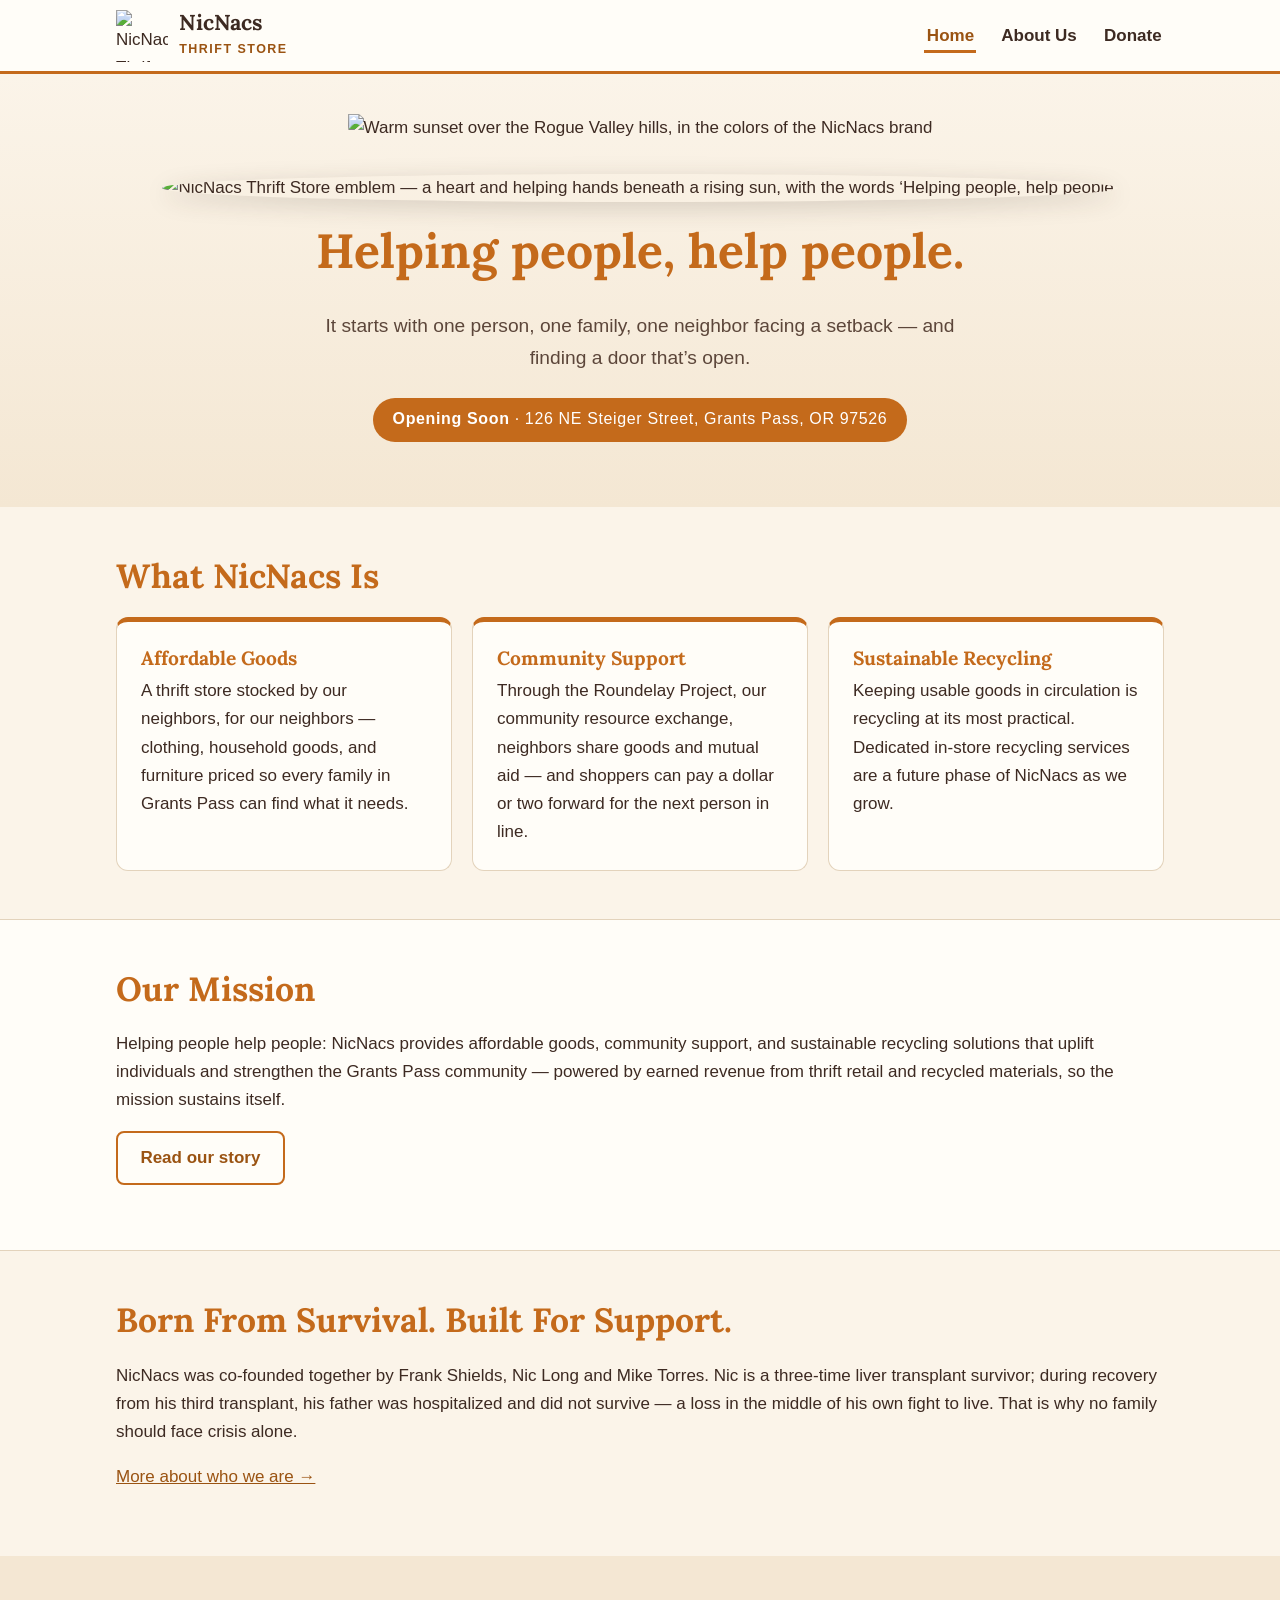
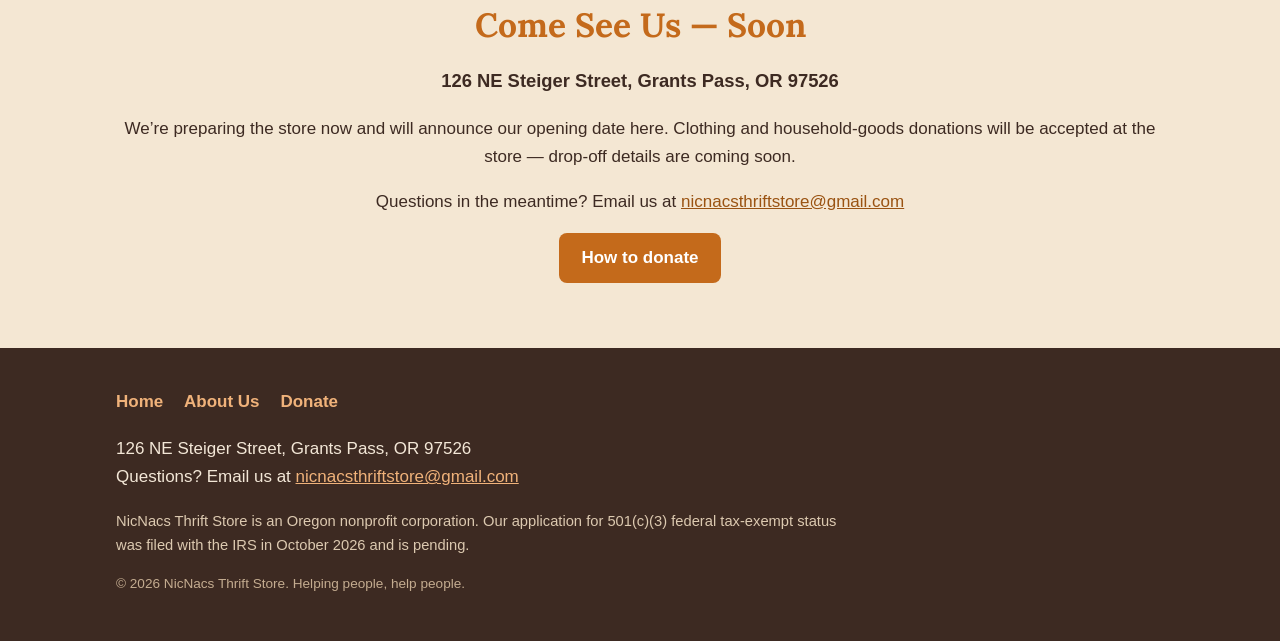
==== index.html @ 4623ea44 "NicNacs Thrift Store website — v1" ====
<!DOCTYPE html>
<html lang="en">
<head>
<meta charset="utf-8">
<meta name="viewport" content="width=device-width, initial-scale=1">
<title>NicNacs Thrift Store — Helping People, Help People | Grants Pass, OR</title>
<meta name="description" content="NicNacs Thrift Store is a nonprofit thrift store in Grants Pass, Oregon — affordable goods, community support, and sustainable recycling. Opening soon at 126 NE Steiger Street.">
<link rel="preconnect" href="https://fonts.googleapis.com">
<link href="https://fonts.googleapis.com/css2?family=Lora:ital,wght@0,500;0,700;1,500&display=swap" rel="stylesheet">
<link rel="stylesheet" href="styles.css">
</head>
<body>

<header id="site-header"></header>

<main>
  <!-- Hero -->
  <div class="hero">
    <div class="wrap">
      <img class="sunset" src="assets/NicNacs-Header-sunset.png" alt="Warm sunset over the Rogue Valley hills, in the colors of the NicNacs brand">
      <img class="emblem" src="assets/NicNacs-Emblem.jpg" alt="NicNacs Thrift Store emblem — a heart and helping hands beneath a rising sun, with the words &lsquo;Helping people, help people&rsquo;">
      <h1>Helping people, help people.</h1>
      <p class="lede">It starts with one person, one family, one neighbor facing a setback — and finding a door that&rsquo;s open.</p>
      <p><span class="badge">Opening Soon <span class="addr">&middot; 126 NE Steiger Street, Grants Pass, OR 97526</span></span></p>
    </div>
  </div>

  <!-- Three pillars -->
  <section aria-labelledby="pillars-heading">
    <div class="wrap">
      <h2 id="pillars-heading">What NicNacs Is</h2>
      <div class="pillars">
        <article class="card">
          <h3>Affordable Goods</h3>
          <p>A thrift store stocked by our neighbors, for our neighbors — clothing, household goods, and furniture priced so every family in Grants Pass can find what it needs.</p>
        </article>
        <article class="card">
          <h3>Community Support</h3>
          <p>Through the Roundelay Project, our community resource exchange, neighbors share goods and mutual aid — and shoppers can pay a dollar or two forward for the next person in line.</p>
        </article>
        <article class="card">
          <h3>Sustainable Recycling</h3>
          <p>Keeping usable goods in circulation is recycling at its most practical. Dedicated in-store recycling services are a future phase of NicNacs as we grow.</p>
        </article>
      </div>
    </div>
  </section>

  <!-- Mission -->
  <section class="band" aria-labelledby="mission-heading">
    <div class="wrap">
      <h2 id="mission-heading">Our Mission</h2>
      <p>Helping people help people: NicNacs provides affordable goods, community support, and sustainable recycling solutions that uplift individuals and strengthen the Grants Pass community — powered by earned revenue from thrift retail and recycled materials, so the mission sustains itself.</p>
      <p><a class="btn secondary" href="about.html">Read our story</a></p>
    </div>
  </section>

  <!-- Story teaser -->
  <section aria-labelledby="story-heading">
    <div class="wrap">
      <h2 id="story-heading">Born From Survival. Built For Support.</h2>
      <p>NicNacs was co-founded together by Frank Shields, Nic Long and Mike Torres. Nic is a three-time liver transplant survivor; during recovery from his third transplant, his father was hospitalized and did not survive — a loss in the middle of his own fight to live. That is why no family should face crisis alone.</p>
      <p><a href="about.html">More about who we are &rarr;</a></p>
    </div>
  </section>

  <!-- Visit / contact strip -->
  <section class="band-warm contact-strip" aria-labelledby="visit-heading">
    <div class="wrap">
      <h2 id="visit-heading">Come See Us — Soon</h2>
      <p class="addr">126 NE Steiger Street, Grants Pass, OR 97526</p>
      <p>We&rsquo;re preparing the store now and will announce our opening date here. Clothing and household-goods donations will be accepted at the store — drop-off details are coming soon.</p>
      <p>Questions in the meantime? Email us at <a href="mailto:nicnacsthriftstore@gmail.com">nicnacsthriftstore@gmail.com</a></p>
      <p><a class="btn" href="donate.html">How to donate</a></p>
    </div>
  </section>
</main>

<footer id="site-footer"></footer>

<script src="nav.js"></script>
</body>
</html>
---- styles.css ----
/* NicNacs Thrift Store — DRAFT site styles
   Palette drawn from the sunset header art:
   warm cream background, deep warm brown text, burnt-orange accent #C46A1B */

:root {
  --cream: #FBF4E9;
  --cream-deep: #F4E7D3;
  --paper: #FFFDF8;
  --ink: #3D2A22;          /* deep warm brown */
  --ink-soft: #5C463A;
  --accent: #C46A1B;        /* burnt orange — established NicNacs heading color */
  --accent-dark: #9A5312;
  --plum: #5A3049;
  --line: #E3D3BC;
  --max: 68rem;
}

* { box-sizing: border-box; }

html { scroll-behavior: smooth; }

body {
  margin: 0;
  background: var(--cream);
  color: var(--ink);
  font-family: -apple-system, BlinkMacSystemFont, "Segoe UI", Roboto, "Helvetica Neue", Arial, sans-serif;
  font-size: 1.0625rem;
  line-height: 1.65;
}

h1, h2, h3 {
  font-family: "Lora", Georgia, "Times New Roman", serif;
  color: var(--accent);
  line-height: 1.25;
  margin: 0 0 0.6em;
}

h1 { font-size: clamp(2rem, 5vw, 3rem); }
h2 { font-size: clamp(1.5rem, 3.4vw, 2.1rem); }
h3 { font-size: 1.2rem; }

p { margin: 0 0 1em; }
a { color: var(--accent-dark); }
a:hover, a:focus { color: var(--accent); }

img { max-width: 100%; height: auto; }

.wrap {
  max-width: var(--max);
  margin: 0 auto;
  padding: 0 1.25rem;
}

section { padding: 3rem 0; }
section.tight { padding: 1.75rem 0; }

/* ---------- Header ---------- */
.site-header {
  background: var(--paper);
  border-bottom: 3px solid var(--accent);
  position: sticky;
  top: 0;
  z-index: 10;
}
.header-inner {
  display: flex;
  align-items: center;
  justify-content: space-between;
  gap: 1rem;
  padding-top: 0.6rem;
  padding-bottom: 0.6rem;
}
.brand {
  display: flex;
  align-items: center;
  gap: 0.7rem;
  text-decoration: none;
  color: var(--ink);
}
.brand img { width: 52px; height: 52px; object-fit: contain; }
.brand .brand-name {
  font-family: "Lora", Georgia, serif;
  font-size: 1.35rem;
  font-weight: 700;
  color: var(--ink);
  line-height: 1.1;
}
.brand .brand-sub {
  display: block;
  font-size: 0.78rem;
  letter-spacing: 0.12em;
  text-transform: uppercase;
  color: var(--accent-dark);
  font-weight: 600;
}
.main-nav ul {
  list-style: none;
  display: flex;
  gap: 1.4rem;
  margin: 0;
  padding: 0;
}
.main-nav a {
  text-decoration: none;
  font-weight: 600;
  color: var(--ink);
  padding: 0.35rem 0.15rem;
  border-bottom: 3px solid transparent;
}
.main-nav a:hover, .main-nav a:focus { color: var(--accent-dark); }
.main-nav a[aria-current="page"] {
  color: var(--accent-dark);
  border-bottom-color: var(--accent);
}

/* ---------- Hero ---------- */
.hero {
  text-align: center;
  padding: 2.5rem 0 3rem;
  background: linear-gradient(var(--cream), var(--cream-deep));
}
.hero .sunset {
  width: 100%;
  max-height: 220px;
  object-fit: cover;
  border-radius: 0 0 1rem 1rem;
  margin-bottom: 2rem;
}
.hero .emblem {
  width: min(280px, 65vw);
  border-radius: 50%;
  box-shadow: 0 6px 24px rgba(61, 42, 34, 0.18);
}
.hero h1 { margin-top: 1.2rem; }
.hero .lede {
  font-size: 1.2rem;
  color: var(--ink-soft);
  max-width: 42rem;
  margin: 0 auto 1.5rem;
}
.badge {
  display: inline-block;
  background: var(--accent);
  color: #fff;
  font-weight: 700;
  letter-spacing: 0.04em;
  padding: 0.55rem 1.2rem;
  border-radius: 999px;
  font-size: 1rem;
}
.badge .addr { font-weight: 400; }

/* ---------- Cards / pillars ---------- */
.pillars {
  display: grid;
  grid-template-columns: repeat(auto-fit, minmax(15rem, 1fr));
  gap: 1.25rem;
}
.card {
  background: var(--paper);
  border: 1px solid var(--line);
  border-top: 5px solid var(--accent);
  border-radius: 0.75rem;
  padding: 1.5rem;
}
.card h3 { margin-bottom: 0.4em; }
.card p:last-child { margin-bottom: 0; }

/* ---------- Bands ---------- */
.band { background: var(--paper); border-top: 1px solid var(--line); border-bottom: 1px solid var(--line); }
.band-warm { background: var(--cream-deep); }
.vision {
  font-family: "Lora", Georgia, serif;
  font-style: italic;
  font-size: 1.25rem;
  color: var(--plum);
  max-width: 46rem;
}
.taglines {
  font-family: "Lora", Georgia, serif;
  font-size: 1.15rem;
  color: var(--plum);
  text-align: center;
}

/* ---------- Buttons ---------- */
.btn {
  display: inline-block;
  background: var(--accent);
  color: #fff;
  text-decoration: none;
  font-weight: 700;
  padding: 0.7rem 1.4rem;
  border-radius: 0.5rem;
}
.btn:hover, .btn:focus { background: var(--accent-dark); color: #fff; }
.btn.secondary {
  background: transparent;
  color: var(--accent-dark);
  border: 2px solid var(--accent);
}
.btn.secondary:hover, .btn.secondary:focus { background: var(--cream-deep); color: var(--accent-dark); }

/* ---------- People ---------- */
.people {
  display: grid;
  grid-template-columns: repeat(auto-fit, minmax(13rem, 1fr));
  gap: 1.25rem;
  list-style: none;
  margin: 0;
  padding: 0;
}
.people li {
  background: var(--paper);
  border: 1px solid var(--line);
  border-radius: 0.75rem;
  padding: 1.25rem;
  text-align: center;
}
.people .name { font-family: "Lora", Georgia, serif; font-size: 1.2rem; font-weight: 700; color: var(--ink); }
.people .role { color: var(--accent-dark); font-weight: 600; font-size: 0.95rem; }

/* ---------- Lists ---------- */
.checklist { padding-left: 1.2rem; }
.checklist li { margin-bottom: 0.4rem; }

/* ---------- Contact strip ---------- */
.contact-strip { text-align: center; }
.contact-strip .addr { font-size: 1.15rem; font-weight: 600; }

/* ---------- Footer ---------- */
.site-footer {
  background: var(--ink);
  color: #F3E7D7;
  padding: 2.5rem 0 2rem;
  margin-top: 0;
}
.site-footer a { color: #F0B27A; }
.site-footer nav ul {
  list-style: none;
  display: flex;
  gap: 1.3rem;
  padding: 0;
  margin: 0 0 1.2rem;
  flex-wrap: wrap;
}
.site-footer nav a { text-decoration: none; font-weight: 600; }
.site-footer .honesty {
  font-size: 0.92rem;
  color: #DCC9B0;
  max-width: 46rem;
}
.site-footer .fineprint { font-size: 0.85rem; color: #C4AC90; margin-top: 1rem; }

/* ---------- Small screens ---------- */
@media (max-width: 640px) {
  .header-inner { flex-direction: column; align-items: flex-start; }
  .main-nav ul { gap: 1rem; flex-wrap: wrap; }
  section { padding: 2.2rem 0; }
  .hero .sunset { max-height: 140px; }
}
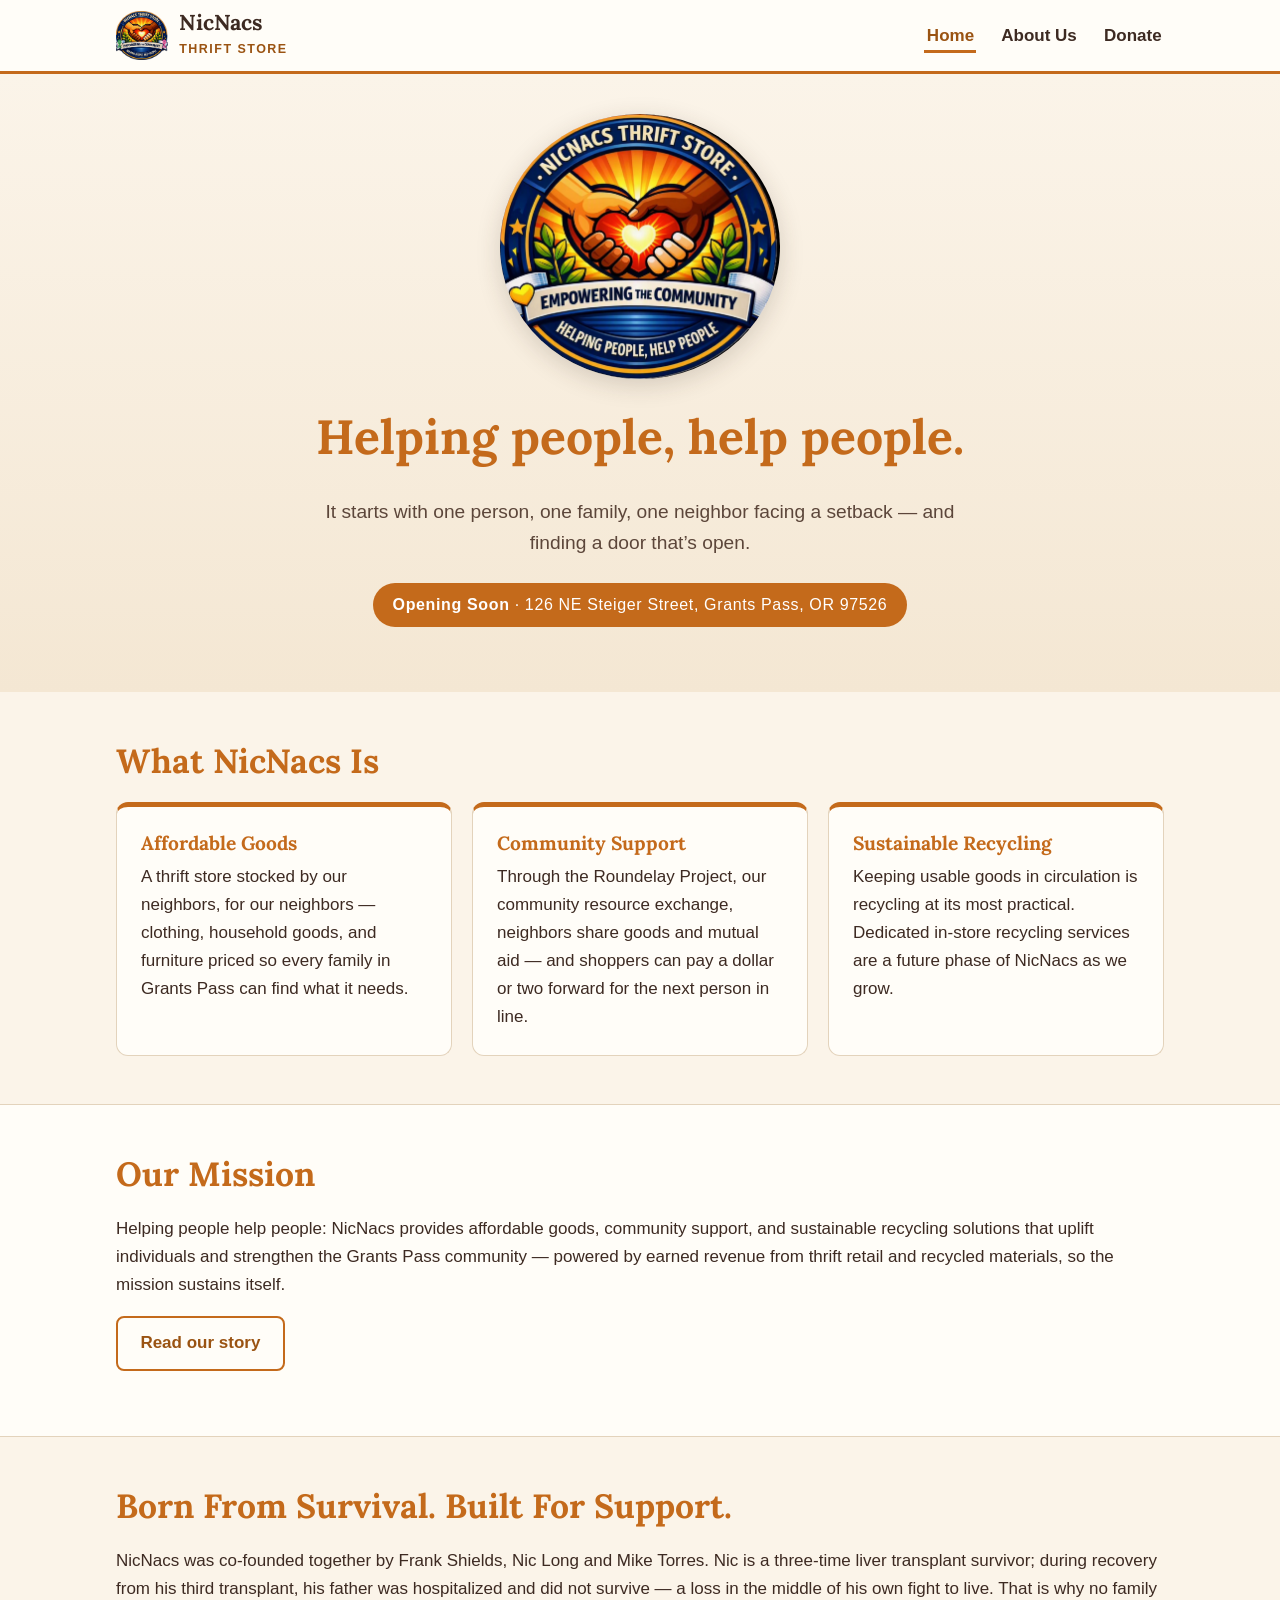
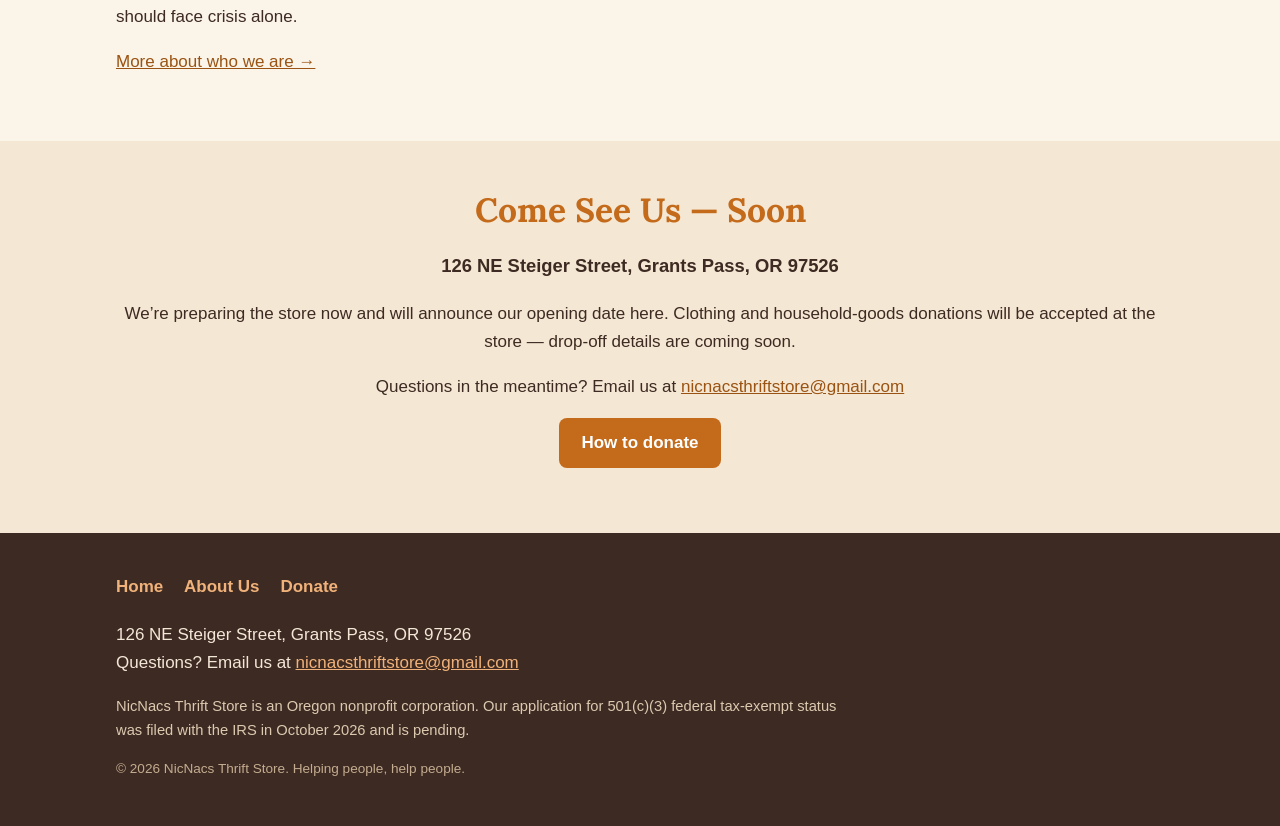
==== commit f541189f: "Owner review: remove top banner; readme now shows live status" ====
--- a/index.html
+++ b/index.html
@@ -17,7 +17,6 @@
   <!-- Hero -->
   <div class="hero">
     <div class="wrap">
-      <img class="sunset" src="assets/NicNacs-Header-sunset.png" alt="Warm sunset over the Rogue Valley hills, in the colors of the NicNacs brand">
       <img class="emblem" src="assets/NicNacs-Emblem.jpg" alt="NicNacs Thrift Store emblem — a heart and helping hands beneath a rising sun, with the words &lsquo;Helping people, help people&rsquo;">
       <h1>Helping people, help people.</h1>
       <p class="lede">It starts with one person, one family, one neighbor facing a setback — and finding a door that&rsquo;s open.</p>
--- a/styles.css
+++ b/styles.css
@@ -119,13 +119,6 @@
   padding: 2.5rem 0 3rem;
   background: linear-gradient(var(--cream), var(--cream-deep));
 }
-.hero .sunset {
-  width: 100%;
-  max-height: 220px;
-  object-fit: cover;
-  border-radius: 0 0 1rem 1rem;
-  margin-bottom: 2rem;
-}
 .hero .emblem {
   width: min(280px, 65vw);
   border-radius: 50%;
@@ -257,5 +250,4 @@
   .header-inner { flex-direction: column; align-items: flex-start; }
   .main-nav ul { gap: 1rem; flex-wrap: wrap; }
   section { padding: 2.2rem 0; }
-  .hero .sunset { max-height: 140px; }
-}
+}
